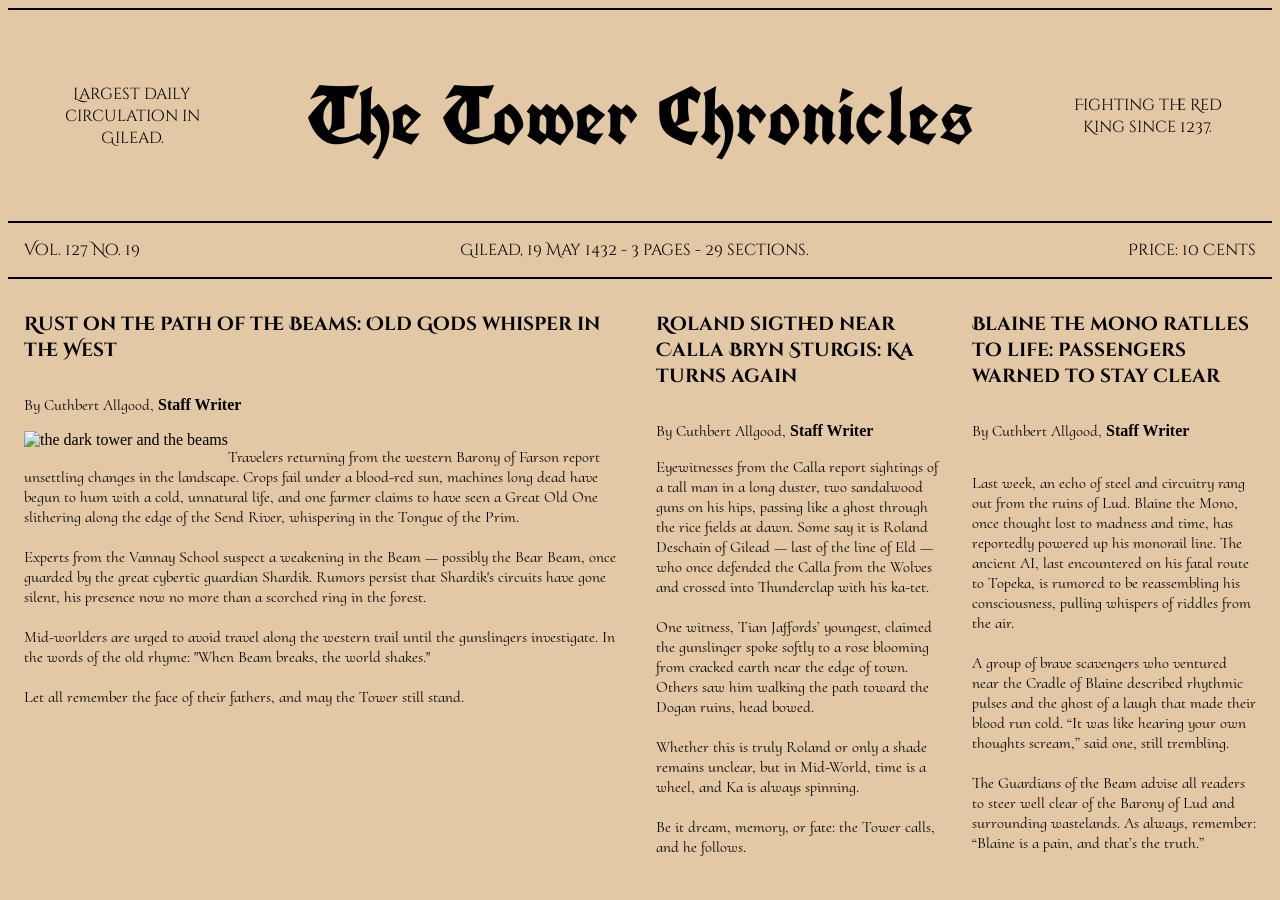
==== alternative-news.html @ 11e6e79e "added images" ====
<!DOCTYPE html>
<html lang="en">
    <head>
        <meta charset="utf-8">
        <title>Web Testing</title>
        <link rel="stylesheet" href="style.css">
        <link rel="preconnect" href="https://fonts.googleapis.com">
        <link rel="preconnect" href="https://fonts.gstatic.com" crossorigin>
        <link href="https://fonts.googleapis.com/css2?family=Cinzel+Decorative:wght@400;700;900&family=Saira:ital,wght@0,100..900;1,100..900&display=swap" rel="stylesheet">
        <link href="https://fonts.googleapis.com/css2?family=Cinzel+Decorative:wght@400;700;900&family=Saira:ital,wght@0,100..900;1,100..900&family=UnifrakturCook:wght@700&display=swap" rel="stylesheet">
        <link href="https://fonts.googleapis.com/css2?family=Cormorant+Upright:wght@300;400;500;600;700&display=swap" rel="stylesheet">
    </head>
    <body id="newsletter">
        <div id="news-headline" class="headline__wrapper">
            <div class="headline__side-block">
                <p class="headline__side-text">Largest daily circulation in Gilead.</p>
            </div>
            <div class="headline__title-block">
                <h1 id="headline__title-h1">The Tower Chronicles</h1>
            </div>
            <div class="headline__side-block">
                <p class="headline__side-text">Fighting the Red King since 1237.</p>
            </div>
        </div>
        <div class="details__wrapper">
            <div class="details__side-block">
                <p class="details__text">Vol. 127 No. 19</p>
            </div>
            <div class="details__main-block">
                <p class="details__text">Gilead, 19 May 1432 - 3 pages - 29 sections.</p>
            </div>
            <div class="details__side-block">
                <p class="details__text">Price: 10 Cents</p>
            </div>
        </div>
        <div class="articles__grid">
            <div class="article__block">
                <div class="article__headline-wrapper">
                    <h2 class="article__headline">Rust on the path of the Beams: Old Gods whisper in the West</h2>
                    <p class="articl__author">By Cuthbert Allgood, <strong>Staff Writer</strong></p>
                </div>
                <div class="article__body-wrapper">
                    <img scr="img/dark-tower-photo.png" alt="the dark tower and the beams" class="article__image" />
                    <p class="article__body">Travelers returning from the western Barony of Farson report unsettling changes in the landscape. Crops fail under a blood-red sun, machines long dead have begun to hum with a cold, unnatural life, and one farmer claims to have seen a Great Old One slithering along the edge of the Send River, whispering in the Tongue of the Prim.​<br/>​<br/>

                        Experts from the Vannay School suspect a weakening in the Beam — possibly the Bear Beam, once guarded by the great cybertic guardian Shardik. Rumors persist that Shardik's circuits have gone silent, his presence now no more than a scorched ring in the forest.​​<br/>​<br/>
                        
                        Mid-worlders are urged to avoid travel along the western trail until the gunslingers investigate. In the words of the old rhyme: "When Beam breaks, the world shakes."​​<br/>​<br/>
                        
                        Let all remember the face of their fathers, and may the Tower still stand.</p>
                </div>
            </div>
            <div class="article__block">
                <div class="article__headline-wrapper">
                    <h2 class="article__headline">Roland sigthed near Calla Bryn Sturgis: Ka turns again</h2>
                </div>
                <div class="article__body-wrapper">
                    <p class="articl__author">By Cuthbert Allgood, <strong>Staff Writer</strong></p>
                    <p class="article__body">Eyewitnesses from the Calla report sightings of a tall man in a long duster, two sandalwood guns on his hips, passing like a ghost through the rice fields at dawn. Some say it is Roland Deschain of Gilead — last of the line of Eld — who once defended the Calla from the Wolves and crossed into Thunderclap with his ka-tet.​​<br/>​<br/>

                        One witness, Tian Jaffords’ youngest, claimed the gunslinger spoke softly to a rose blooming from cracked earth near the edge of town. Others saw him walking the path toward the Dogan ruins, head bowed.​​<br/>​<br/>
                        
                        Whether this is truly Roland or only a shade remains unclear, but in Mid-World, time is a wheel, and Ka is always spinning.​​<br/>​<br/>
                        
                        Be it dream, memory, or fate: the Tower calls, and he follows.​
                        
                        </p>
                </div>
            </div>
            <div class="article__block">
                <div class="article__headline-wrapper">
                    <h2 class="article__headline">Blaine the mono ratlles to life: passengers warned to stay clear</h2>
                    <p class="articl__author">By Cuthbert Allgood, <strong>Staff Writer</strong></p>
                </div>
                <div class="article__body-wrapper">
                    <p class="article__body">Last week, an echo of steel and circuitry rang out from the ruins of Lud. Blaine the Mono, once thought lost to madness and time, has reportedly powered up his monorail line. The ancient AI, last encountered on his fatal route to Topeka, is rumored to be reassembling his consciousness, pulling whispers of riddles from the air.​<br/>​<br/>

                        A group of brave scavengers who ventured near the Cradle of Blaine described rhythmic pulses and the ghost of a laugh that made their blood run cold. “It was like hearing your own thoughts scream,” said one, still trembling.​<br/>​<br/>
                        
                        The Guardians of the Beam advise all readers to steer well clear of the Barony of Lud and surrounding wastelands. As always, remember: “Blaine is a pain, and that’s the truth.”</p>
                </div>
            </div>
        </div>
    </body>
    <footer>

    </footer>
</html>
---- style.css ----
:root{
    --space-xs: 1rem;
    --space-s: 2rem;

    --news-bg: #E2C8A5;
}

* {
    font-family: "Montserrat";
}

.page-heading__wrapper{
    display: flex;
    justify-content:center;
    padding: var(--space-s) 0;
}

.lede__wrapper{
    display: flex;
    flex-direction: column;
    justify-content:center;
    align-items: center;
    padding: var(--space-s) 0;
    gap: 1rem
}

.main-button{
    padding: 1rem 3rem;
    background-color: cornflowerblue;
    color: white;
    font-size: 1rem;
    font-weight: 500;
    border: 2px solid black;
    border-radius: 10px;
}

.main-button:hover{
    background-color: darkslateblue;
    cursor: pointer;
}

/* NEWSPAPER */
.headline__wrapper, .details__wrapper{
    display: flex;
    flex-direction: row;
    align-items: center;
    justify-content: space-between;
    padding: 0 var(--space-xs);
    border-bottom: 2px solid black;
}

.headline__side-text{
    text-align: center;
    
}

.headline__side-block{
    padding: 1rem;
    display:flex;
    justify-content: center;
    align-items: center;
    width: 15%;
}

.headline__side-block p{
    font-family: "Cinzel Decorative", serif;
}

.headline__title-block{
    display:flex;
    justify-content: center;
}
/*
#newsletter *{
    font-family: "Cinzel Decorative", serif;

    font-weight: 500;
}
*/

#headline__title-h1{
    font-size: 5rem;
    text-align: center;
    font-family: "UnifrakturCook", cursive;
}

#newsletter{
    background-color: var(--news-bg);
    border-top: 2px solid black;
    max-width: 1366px;
}

.details__wrapper p, .headline__side-block p{
    font-family: "Cinzel Decorative", serif;
}

/*ARTICLES*/

.articles__grid{
    display: grid;
    grid-template-columns: 2fr 1fr 1fr;
}

.article__headline{
    font-family: "Cinzel Decorative", serif;
}

.article__block{
    display:flex;
    flex-direction: column;
    padding: var(--space-xs);
}

.article__block p{
    font-family: "Cormorant Upright", serif;
}

.article__headline-wrapper{
    display:flex;
    flex-direction: column;
    column-gap: 0;
}

.article__headline-wrapper h2{
    font-size: 1.2rem;
}

.article__image{
    float: left;
}
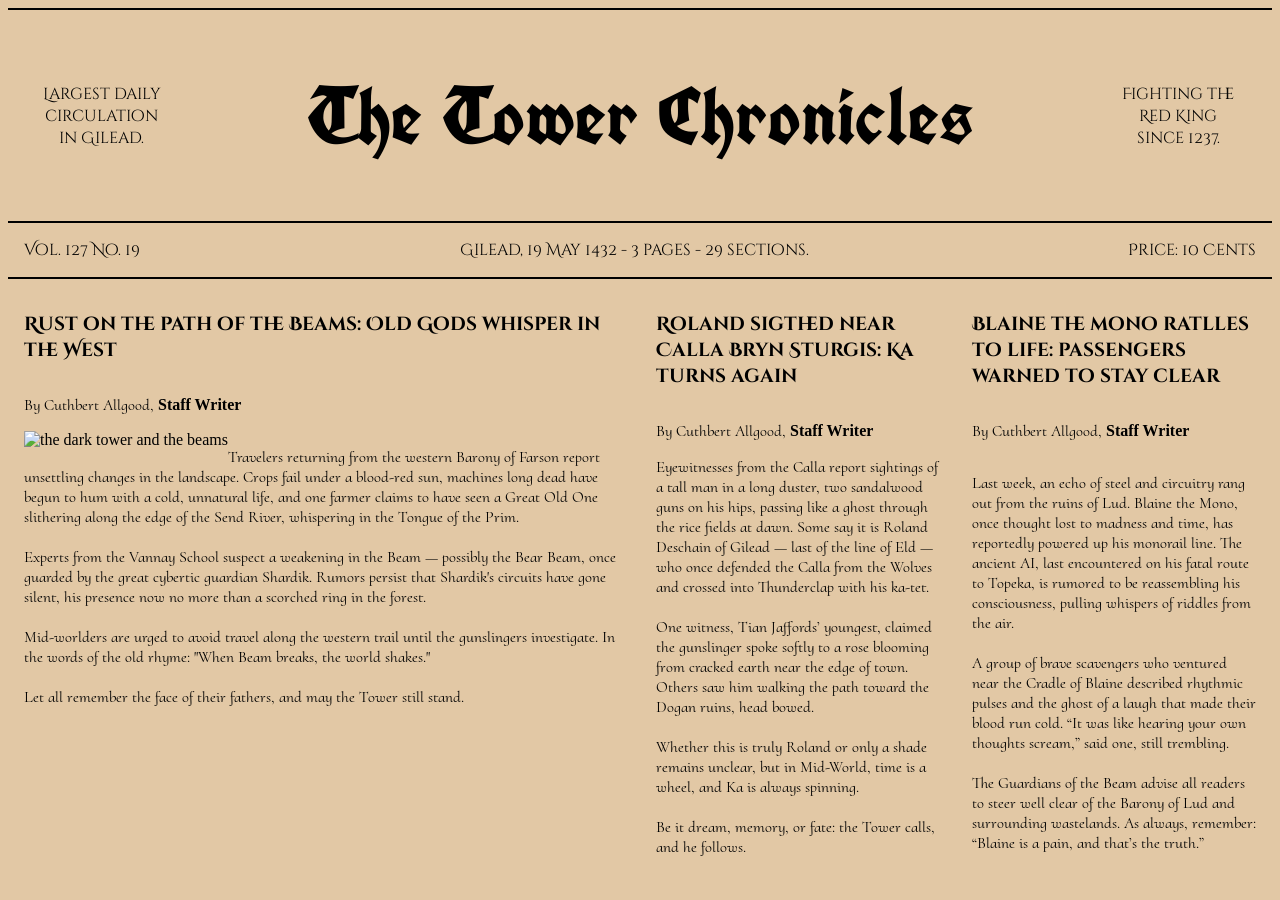
==== commit 82dcef0f: "added JS link to newspaper page" ====
--- a/alternative-news.html
+++ b/alternative-news.html
@@ -10,8 +10,9 @@
         <link href="https://fonts.googleapis.com/css2?family=Cinzel+Decorative:wght@400;700;900&family=Saira:ital,wght@0,100..900;1,100..900&family=UnifrakturCook:wght@700&display=swap" rel="stylesheet">
         <link href="https://fonts.googleapis.com/css2?family=Cormorant+Upright:wght@300;400;500;600;700&display=swap" rel="stylesheet">
     </head>
-    <body id="newsletter">
-        <div id="news-headline" class="headline__wrapper">
+    <body id="newspaper">
+        <div class="newspaper-page">
+            <div id="news-headline" class="headline__wrapper">
             <div class="headline__side-block">
                 <p class="headline__side-text">Largest daily circulation in Gilead.</p>
             </div>
@@ -21,8 +22,8 @@
             <div class="headline__side-block">
                 <p class="headline__side-text">Fighting the Red King since 1237.</p>
             </div>
-        </div>
-        <div class="details__wrapper">
+            </div>
+            <div class="details__wrapper">
             <div class="details__side-block">
                 <p class="details__text">Vol. 127 No. 19</p>
             </div>
@@ -32,8 +33,8 @@
             <div class="details__side-block">
                 <p class="details__text">Price: 10 Cents</p>
             </div>
-        </div>
-        <div class="articles__grid">
+            </div>
+            <div class="articles__grid">
             <div class="article__block">
                 <div class="article__headline-wrapper">
                     <h2 class="article__headline">Rust on the path of the Beams: Old Gods whisper in the West</h2>
@@ -80,9 +81,10 @@
                         The Guardians of the Beam advise all readers to steer well clear of the Barony of Lud and surrounding wastelands. As always, remember: “Blaine is a pain, and that’s the truth.”</p>
                 </div>
             </div>
+            </div>
         </div>
     </body>
     <footer>
-
+        <script src="main.js" charset="utf-8"></script>
     </footer>
 </html>
--- a/style.css
+++ b/style.css
@@ -56,11 +56,11 @@
 }
 
 .headline__side-block{
-    padding: 1rem;
+    padding: 0 1rem;
     display:flex;
     justify-content: center;
     align-items: center;
-    width: 15%;
+    width: 10%;
 }
 
 .headline__side-block p{
@@ -85,8 +85,16 @@
     font-family: "UnifrakturCook", cursive;
 }
 
-#newsletter{
+#newspaper{
     background-color: var(--news-bg);
+    max-width: 100%;
+    display: flex;
+    flex-direction: column;
+    justify-content: center;
+    align-items: center;
+}
+
+.newspaper-page{
     border-top: 2px solid black;
     max-width: 1366px;
 }
@@ -128,4 +136,25 @@
 
 .article__image{
     float: left;
-}+}
+
+.dawn {
+    background-color: #f7e1b5;
+    color: #5a3e1b;
+  }
+  
+  .midday {
+    background-color: #d9ecff;
+    color: #002244;
+  }
+  
+  .dusk {
+    background-color: #40334c;
+    color: #fcead7;
+  }
+  
+  .night {
+    background-color: #0b0c1e;
+    color: #ccccff;
+  }
+  
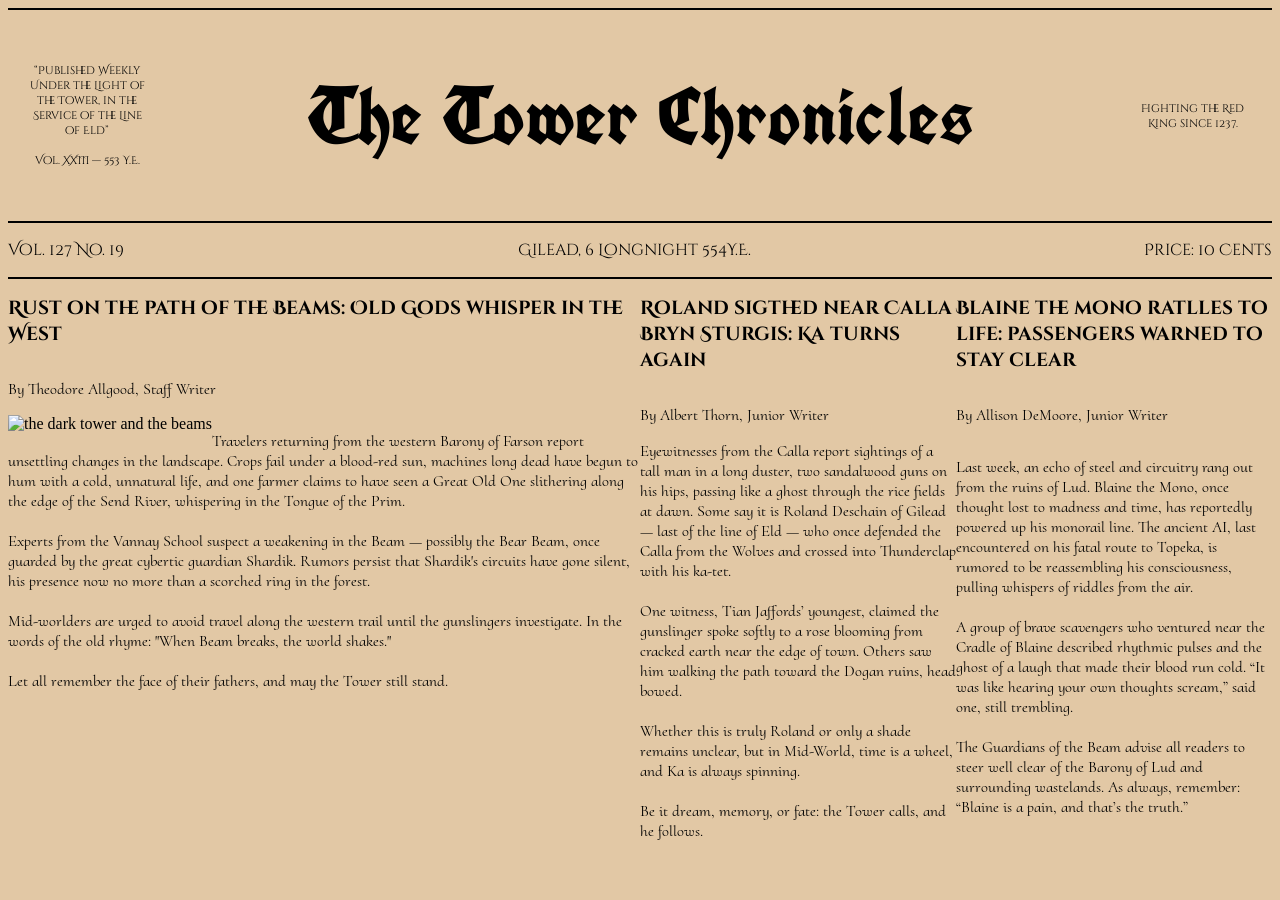
==== commit a22029b4: "added css fancy framework" ====
--- a/alternative-news.html
+++ b/alternative-news.html
@@ -3,7 +3,8 @@
     <head>
         <meta charset="utf-8">
         <title>Web Testing</title>
-        <link rel="stylesheet" href="style.css">
+        <link rel="stylesheet" href="css/framework.css">
+        <link rel="stylesheet" href="css/style.css">
         <link rel="preconnect" href="https://fonts.googleapis.com">
         <link rel="preconnect" href="https://fonts.gstatic.com" crossorigin>
         <link href="https://fonts.googleapis.com/css2?family=Cinzel+Decorative:wght@400;700;900&family=Saira:ital,wght@0,100..900;1,100..900&display=swap" rel="stylesheet">
@@ -14,7 +15,8 @@
         <div class="newspaper-page">
             <div id="news-headline" class="headline__wrapper">
             <div class="headline__side-block">
-                <p class="headline__side-text">Largest daily circulation in Gilead.</p>
+                <p class="headline__side-text">“Published Weekly Under the Light of the Tower, in the Service of the Line of Eld”<br/><br/>
+                    Vol. XXIII — 553 Y.E.</p>
             </div>
             <div class="headline__title-block">
                 <h1 id="headline__title-h1">The Tower Chronicles</h1>
@@ -28,7 +30,7 @@
                 <p class="details__text">Vol. 127 No. 19</p>
             </div>
             <div class="details__main-block">
-                <p class="details__text">Gilead, 19 May 1432 - 3 pages - 29 sections.</p>
+                <p id="date" class="details__text">Gilead, 19 May 1432 - 3 pages - 29 sections.</p>
             </div>
             <div class="details__side-block">
                 <p class="details__text">Price: 10 Cents</p>
@@ -38,7 +40,7 @@
             <div class="article__block">
                 <div class="article__headline-wrapper">
                     <h2 class="article__headline">Rust on the path of the Beams: Old Gods whisper in the West</h2>
-                    <p class="articl__author">By Cuthbert Allgood, <strong>Staff Writer</strong></p>
+                    <p class="articl__author">By Theodore Allgood, Staff Writer</p>
                 </div>
                 <div class="article__body-wrapper">
                     <img scr="img/dark-tower-photo.png" alt="the dark tower and the beams" class="article__image" />
@@ -56,7 +58,7 @@
                     <h2 class="article__headline">Roland sigthed near Calla Bryn Sturgis: Ka turns again</h2>
                 </div>
                 <div class="article__body-wrapper">
-                    <p class="articl__author">By Cuthbert Allgood, <strong>Staff Writer</strong></p>
+                    <p class="articl__author">By Albert Thorn, Junior Writer</p>
                     <p class="article__body">Eyewitnesses from the Calla report sightings of a tall man in a long duster, two sandalwood guns on his hips, passing like a ghost through the rice fields at dawn. Some say it is Roland Deschain of Gilead — last of the line of Eld — who once defended the Calla from the Wolves and crossed into Thunderclap with his ka-tet.​​<br/>​<br/>
 
                         One witness, Tian Jaffords’ youngest, claimed the gunslinger spoke softly to a rose blooming from cracked earth near the edge of town. Others saw him walking the path toward the Dogan ruins, head bowed.​​<br/>​<br/>
@@ -71,7 +73,7 @@
             <div class="article__block">
                 <div class="article__headline-wrapper">
                     <h2 class="article__headline">Blaine the mono ratlles to life: passengers warned to stay clear</h2>
-                    <p class="articl__author">By Cuthbert Allgood, <strong>Staff Writer</strong></p>
+                    <p class="articl__author">By Allison DeMoore, Junior Writer</p>
                 </div>
                 <div class="article__body-wrapper">
                     <p class="article__body">Last week, an echo of steel and circuitry rang out from the ruins of Lud. Blaine the Mono, once thought lost to madness and time, has reportedly powered up his monorail line. The ancient AI, last encountered on his fatal route to Topeka, is rumored to be reassembling his consciousness, pulling whispers of riddles from the air.​<br/>​<br/>
@@ -85,6 +87,6 @@
         </div>
     </body>
     <footer>
-        <script src="main.js" charset="utf-8"></script>
+        <script src="midWorldTime.js" charset="utf-8"></script>
     </footer>
 </html>
--- a/css/framework.css
+++ b/css/framework.css
@@ -0,0 +1,207 @@
+:root{
+  --space-xs : clamp(1.00rem, calc(1.00rem + 0.0020 * (100vw - 380px)), 1.20rem),
+  --space-xs : clamp(1.00rem, calc(1.00rem + 0.0020 * (100vw - 380px)), 1.20rem);
+  --space-s : clamp(1.40rem, calc(1.40rem + 0.0020 * (100vw - 380px)), 1.60rem),
+  --space-s : clamp(1.40rem, calc(1.40rem + 0.0020 * (100vw - 380px)), 1.60rem);
+  --space-m : clamp(1.80rem, calc(1.80rem + 0.0061 * (100vw - 380px)), 2.40rem),
+  --space-m : clamp(1.80rem, calc(1.80rem + 0.0061 * (100vw - 380px)), 2.40rem);
+  --space-l : clamp(2.80rem, calc(2.80rem + 0.0041 * (100vw - 380px)), 3.20rem),
+  --space-l : clamp(2.80rem, calc(2.80rem + 0.0041 * (100vw - 380px)), 3.20rem);
+  --space-xl : clamp(4.20rem, calc(4.20rem + 0.0061 * (100vw - 380px)), 4.80rem),
+  --space-xl : clamp(4.20rem, calc(4.20rem + 0.0061 * (100vw - 380px)), 4.80rem);
+  --space-xxl : clamp(5.80rem, calc(5.80rem + 0.0061 * (100vw - 380px)), 6.40rem),
+  --space-xxl : clamp(5.80rem, calc(5.80rem + 0.0061 * (100vw - 380px)), 6.40rem);
+  --space-section : clamp(10.00rem, calc(10.00rem + 0.0203 * (100vw - 380px)), 12.00rem),
+  --space-section : clamp(10.00rem, calc(10.00rem + 0.0203 * (100vw - 380px)), 12.00rem);
+  --logo-width : clamp(12.00rem, calc(12.00rem + 0.0811 * (100vw - 380px)), 20.00rem),
+  --logo-width : clamp(12.00rem, calc(12.00rem + 0.0811 * (100vw - 380px)), 20.00rem);
+  --h1 : clamp(4.50rem, calc(4.50rem + 0.0294 * (100vw - 380px)), 7.40rem);
+  --h1 : clamp(4.50rem, calc(4.50rem + 0.0294 * (100vw - 380px)), 7.40rem);
+  --h2 : clamp(4.00rem, calc(4.00rem + 0.0223 * (100vw - 380px)), 6.20rem);
+  --h3 : clamp(2.80rem, calc(2.80rem + 0.0061 * (100vw - 380px)), 3.40rem);
+  --h4 : clamp(2.60rem, calc(2.60rem + 0.0041 * (100vw - 380px)), 3.00rem);
+  --h5 : clamp(2.40rem, calc(2.40rem + 0.0041 * (100vw - 380px)), 2.80rem);
+  --h6 : clamp(2.20rem, calc(2.20rem + 0.0041 * (100vw - 380px)), 2.60rem);
+  --text-xs : clamp(1.00rem, calc(1.00rem + 0.0020 * (100vw - 380px)), 1.20rem);
+  --text-s : clamp(1.40rem, calc(1.40rem + 0.0020 * (100vw - 380px)), 1.60rem);
+  --text-m : clamp(1.60rem, calc(1.60rem + 0.0041 * (100vw - 380px)), 2.00rem);
+  --text-mm : clamp(2.00rem, calc(2.00rem + 0.0041 * (100vw - 380px)), 2.40rem);
+  --text-l : clamp(2.80rem, calc(2.80rem + 0.0041 * (100vw - 380px)), 3.20rem);
+  --text-xl : clamp(3.80rem, calc(3.80rem + 0.0081 * (100vw - 380px)), 4.60rem);
+  --text-xxl : clamp(4.50rem, calc(4.50rem + 0.0355 * (100vw - 380px)), 8.00rem);
+  --grid-gap : var(--space-xl) var(--space-l);
+  --grid-gap-s : var(--space-l) var(--space-m);
+  --card-gap : var(--space-m);
+  --content-gap : calc(var(--space-m) * 1.5);
+  --container-gap : var(--space-xxl);
+  --padding-section : var(--space-section) var(--space-m);
+  --offset : 80px;
+  --text-line-height : calc(10px + 2ex);
+  --heading-line-height : calc(7px + 2ex);
+  --text-font-weight : 400;
+  --heading-font-weight : 600;
+  --text-color : var(--base);
+  --heading-color : var(--base-ultra-dark);
+  --radius : 10px;
+  --radius-inside : calc(var(--radius) * 0.5);
+  --radius-outside : calc(var(--radius) * 1.4);
+  --radius-btn : .3em;
+  --radius-pill : 9999px;
+  --radius-circle : 50%;
+  --radius-s : 4px;
+  --radius-m : 8px;
+  --radius-l : 16px;
+  --radius-xl : 24px;
+  --border-color : var(--base-light);
+  --container-width : 1366px;
+  --container-min-width : 380px;
+  --max-width : 980px;
+  --max-width-m : 840px;
+  --max-width-s : 640px;
+  --min-height : 340px;
+  --min-height-section : 540px;
+  --news-bg: #E2C8A5;
+  --primary : #1e1e1e;
+  --primary-trans-10 : rgba(30, 30, 30, 0.1);
+  --primary-trans-20 : rgba(30, 30, 30, 0.2);
+  --primary-trans-30 : rgba(30, 30, 30, 0.3);
+  --primary-trans-40 : rgba(30, 30, 30, 0.4);
+  --primary-trans-50 : rgba(30, 30, 30, 0.5);
+  --primary-trans-60 : rgba(30, 30, 30, 0.6);
+  --primary-trans-70 : rgba(30, 30, 30, 0.7);
+  --primary-trans-80 : rgba(30, 30, 30, 0.8);
+  --primary-trans-90 : rgba(30, 30, 30, 0.9);
+  --primary-dark : #181818;
+  --primary-ultra-dark : #121212;
+  --primary-semi-dark : #1b1b1b;
+  --primary-medium : #565656;
+  --primary-semi-light : #838383;
+  --primary-light : #dddddd;
+  --primary-ultra-light : #f4f4f4;
+  --secondary : #3b3b3b;
+  --secondary-trans-10 : rgba(59, 59, 59, 0.1);
+  --secondary-trans-20 : rgba(59, 59, 59, 0.2);
+  --secondary-trans-30 : rgba(59, 59, 59, 0.3);
+  --secondary-trans-40 : rgba(59, 59, 59, 0.4);
+  --secondary-trans-50 : rgba(59, 59, 59, 0.5);
+  --secondary-trans-60 : rgba(59, 59, 59, 0.6);
+  --secondary-trans-70 : rgba(59, 59, 59, 0.7);
+  --secondary-trans-80 : rgba(59, 59, 59, 0.8);
+  --secondary-trans-90 : rgba(59, 59, 59, 0.9);
+  --secondary-ultra-dark : #232323;
+  --secondary-dark : #2f2f2f;
+  --secondary-semi-dark : #353535;
+  --secondary-medium : #6c6c6c;
+  --secondary-semi-light : #939393;
+  --secondary-light : #e2e2e2;
+  --secondary-ultra-light : #f5f5f5;
+  --tertiary : #907a4c;
+  --tertiary-trans-10 : rgba(144, 122, 76, 0.1);
+  --tertiary-trans-20 : rgba(144, 122, 76, 0.2);
+  --tertiary-trans-30 : rgba(144, 122, 76, 0.3);
+  --tertiary-trans-40 : rgba(144, 122, 76, 0.4);
+  --tertiary-trans-50 : rgba(144, 122, 76, 0.5);
+  --tertiary-trans-60 : rgba(144, 122, 76, 0.6);
+  --tertiary-trans-70 : rgba(144, 122, 76, 0.7);
+  --tertiary-trans-80 : rgba(144, 122, 76, 0.8);
+  --tertiary-trans-90 : rgba(144, 122, 76, 0.9);
+  --tertiary-ultra-dark : #56492e;
+  --tertiary-dark : #73623d;
+  --tertiary-semi-dark : #826e44;
+  --tertiary-medium : #ac9b79;
+  --tertiary-semi-light : #c2b69d;
+  --tertiary-light : #eeebe4;
+  --tertiary-ultra-light : #f9f8f6;
+  --accent : #8b4c39;
+  --accent-trans-10 : rgba(139, 76, 57, 0.1);
+  --accent-trans-20 : rgba(139, 76, 57, 0.2);
+  --accent-trans-30 : rgba(139, 76, 57, 0.3);
+  --accent-trans-40 : rgba(139, 76, 57, 0.4);
+  --accent-trans-50 : rgba(139, 76, 57, 0.5);
+  --accent-trans-60 : rgba(139, 76, 57, 0.6);
+  --accent-trans-70 : rgba(139, 76, 57, 0.7);
+  --accent-trans-80 : rgba(139, 76, 57, 0.8);
+  --accent-trans-90 : rgba(139, 76, 57, 0.9);
+  --accent-ultra-dark : #532e22;
+  --accent-dark : #6f3d2e;
+  --accent-semi-dark : #7d4433;
+  --accent-medium : #a8796b;
+  --accent-semi-light : #bf9d92;
+  --accent-light : #eee4e1;
+  --accent-ultra-light : #f9f6f5;
+  --base : #d8b66a;
+  --base-ultra-dark : #826d40;
+  --base-ultra-dark-trans-10 : rgba(130, 109, 64, 0.1);
+  --base-ultra-dark-trans-20 : rgba(130, 109, 64, 0.2);
+  --base-ultra-dark-trans-30 : rgba(130, 109, 64, 0.3);
+  --base-ultra-dark-trans-40 : rgba(130, 109, 64, 0.4);
+  --base-ultra-dark-trans-50 : rgba(130, 109, 64, 0.5);
+  --base-ultra-dark-trans-60 : rgba(130, 109, 64, 0.6);
+  --base-ultra-dark-trans-70 : rgba(130, 109, 64, 0.7);
+  --base-ultra-dark-trans-80 : rgba(130, 109, 64, 0.8);
+  --base-ultra-dark-trans-90 : rgba(130, 109, 64, 0.9);
+  --base-dark : #ad9255;
+  --base-semi-dark : #c2a45f;
+  --base-medium : #e2c88f;
+  --base-semi-light : #ead7ad;
+  --base-light : #f9f4e9;
+  --base-ultra-light : #fdfbf8;
+  --neutral : #4a586e;
+  --neutral-trans-10 : rgba(74, 88, 110, 0.1);
+  --neutral-trans-20 : rgba(74, 88, 110, 0.2);
+  --neutral-trans-30 : rgba(74, 88, 110, 0.3);
+  --neutral-trans-40 : rgba(74, 88, 110, 0.4);
+  --neutral-trans-50 : rgba(74, 88, 110, 0.5);
+  --neutral-trans-60 : rgba(74, 88, 110, 0.6);
+  --neutral-trans-70 : rgba(74, 88, 110, 0.7);
+  --neutral-trans-80 : rgba(74, 88, 110, 0.8);
+  --neutral-trans-90 : rgba(74, 88, 110, 0.9);
+  --neutral-ultra-dark : #5c697d;
+  --neutral-dark : #778292;
+  --neutral-light : #e4e6e9;
+  --neutral-ultra-light : #f6f7f8;
+  --white : #ffffff;
+  --white-trans-10 : rgba(255, 255, 255, 0.1);
+  --white-trans-20 : rgba(255, 255, 255, 0.2);
+  --white-trans-30 : rgba(255, 255, 255, 0.3);
+  --white-trans-40 : rgba(255, 255, 255, 0.4);
+  --white-trans-50 : rgba(255, 255, 255, 0.5);
+  --white-trans-60 : rgba(255, 255, 255, 0.6);
+  --white-trans-70 : rgba(255, 255, 255, 0.7);
+  --white-trans-80 : rgba(255, 255, 255, 0.8);
+  --white-trans-90 : rgba(255, 255, 255, 0.9);
+  --black : #000000;
+  --black-trans-10 : rgba(0, 0, 0, 0.1);
+  --black-trans-20 : rgba(0, 0, 0, 0.2);
+  --black-trans-30 : rgba(0, 0, 0, 0.3);
+  --black-trans-40 : rgba(0, 0, 0, 0.4);
+  --black-trans-50 : rgba(0, 0, 0, 0.5);
+  --black-trans-60 : rgba(0, 0, 0, 0.6);
+  --black-trans-70 : rgba(0, 0, 0, 0.7);
+  --black-trans-80 : rgba(0, 0, 0, 0.8);
+  --black-trans-90 : rgba(0, 0, 0, 0.9);
+  --grid-1 : repeat(1, minmax(0, 1fr));
+  --grid-2 : repeat(2, minmax(0, 1fr));
+  --grid-3 : repeat(3, minmax(0, 1fr));
+  --grid-4 : repeat(4, minmax(0, 1fr));
+  --grid-5 : repeat(5, minmax(0, 1fr));
+  --grid-6 : repeat(6, minmax(0, 1fr));
+  --grid-7 : repeat(7, minmax(0, 1fr));
+  --grid-8 : repeat(8, minmax(0, 1fr));
+  --grid-9 : repeat(9, minmax(0, 1fr));
+  --grid-10 : repeat(10, minmax(0, 1fr));
+  --grid-11 : repeat(11, minmax(0, 1fr));
+  --grid-12 : repeat(12, minmax(0, 1fr));
+  --grid-1-2 : minmax(0, 1fr) minmax(0, 2fr);
+  --grid-1-3 : minmax(0, 1fr) minmax(0, 3fr);
+  --grid-1-4 : minmax(0, 1fr) minmax(0, 4fr);
+  --grid-2-1 : minmax(0, 2fr) minmax(0, 1fr);
+  --grid-2-3 : minmax(0, 2fr) minmax(0, 3fr);
+  --grid-2-4 : minmax(0, 2fr) minmax(0, 4fr);
+  --grid-3-1 : minmax(0, 3fr) minmax(0, 1fr);
+  --grid-3-2 : minmax(0, 3fr) minmax(0, 2fr);
+  --grid-3-4 : minmax(0, 3fr) minmax(0, 4fr);
+  --grid-4-1 : minmax(0, 4fr) minmax(0, 1fr);
+  --grid-4-2 : minmax(0, 4fr) minmax(0, 2fr);
+  --grid-4-3 : minmax(0, 4fr) minmax(0, 3fr;
+}
--- a/css/style.css
+++ b/css/style.css
@@ -0,0 +1,153 @@
+
+* {
+    font-family: "Montserrat";
+}
+
+.page-heading__wrapper{
+    display: flex;
+    justify-content:center;
+    padding: var(--space-s) 0;
+}
+
+.lede__wrapper{
+    display: flex;
+    flex-direction: column;
+    justify-content:center;
+    align-items: center;
+    padding: var(--space-s) 0;
+    gap: 1rem
+}
+
+.main-button{
+    padding: 1rem 3rem;
+    background-color: cornflowerblue;
+    color: white;
+    font-size: 1rem;
+    font-weight: 500;
+    border: 2px solid black;
+    border-radius: 10px;
+}
+
+.main-button:hover{
+    background-color: darkslateblue;
+    cursor: pointer;
+}
+
+/* NEWSPAPER */
+.headline__wrapper, .details__wrapper{
+    display: flex;
+    flex-direction: row;
+    align-items: center;
+    justify-content: space-between;
+    padding: 0 var(--space-xs);
+    border-bottom: 2px solid black;
+}
+
+.headline__side-text{
+    text-align: center;
+    font-size: 0.7rem
+}
+
+.headline__side-block{
+    padding: 0 1rem;
+    display:flex;
+    justify-content: center;
+    align-items: center;
+    width: 10%;
+}
+
+.headline__side-block p{
+    font-family: "Cinzel Decorative", serif;
+}
+
+.headline__title-block{
+    display:flex;
+    justify-content: center;
+}
+/*
+#newsletter *{
+    font-family: "Cinzel Decorative", serif;
+
+    font-weight: 500;
+}
+*/
+
+#headline__title-h1{
+    font-size: 5rem;
+    text-align: center;
+    font-family: "UnifrakturCook", cursive;
+}
+
+#newspaper{
+    background-color: var(--news-bg);
+    max-width: 100%;
+    display: flex;
+    flex-direction: column;
+    justify-content: center;
+    align-items: center;
+}
+
+.newspaper-page{
+    border-top: 2px solid black;
+    max-width: 1366px;
+}
+
+.details__wrapper p, .headline__side-block p{
+    font-family: "Cinzel Decorative", serif;
+}
+
+/*ARTICLES*/
+
+.articles__grid{
+    display: grid;
+    grid-template-columns: 2fr 1fr 1fr;
+}
+
+.article__headline{
+    font-family: "Cinzel Decorative", serif;
+}
+
+.article__block{
+    display:flex;
+    flex-direction: column;
+    padding: var(--space-xs);
+}
+
+.article__block p{
+    font-family: "Cormorant Upright", serif;
+}
+
+.article__headline-wrapper{
+    display:flex;
+    flex-direction: column;
+    column-gap: 0;
+}
+
+.article__headline-wrapper h2{
+    font-size: 1.2rem;
+}
+
+.article__image{
+    float: left;
+}
+
+.dawn {
+    background-color: #f7e1b5;
+    color: #5a3e1b;
+  }
+  
+  .midday {
+    background-color: #d9ecff;
+    color: #002244;
+  }
+  
+  .dusk {
+    background-color: #40334c;
+    color: #fcead7;
+  }
+  
+  .night {
+    background-color: #0b0c1e;
+    color: #ccccff;
+  }
+  
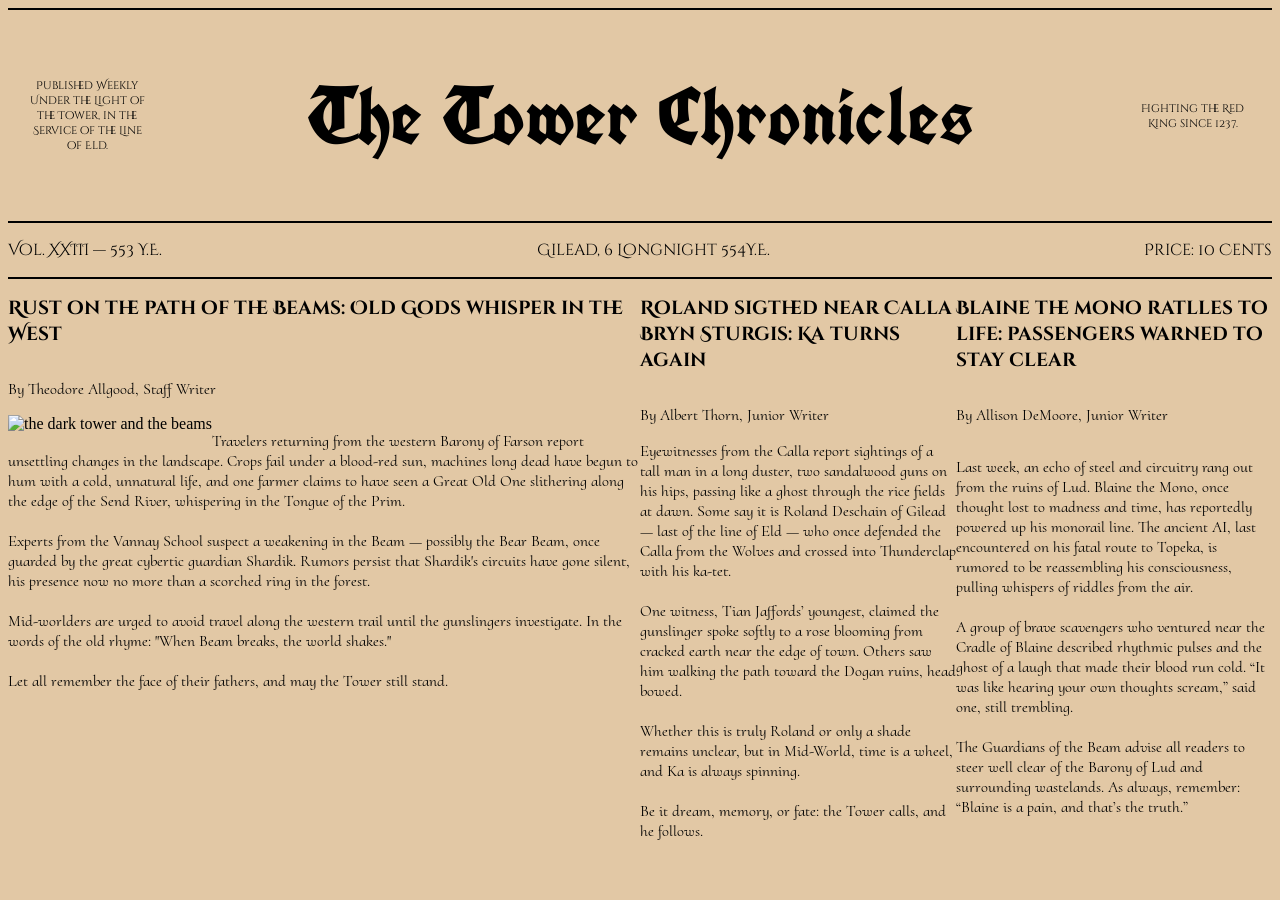
==== commit 637af1d7: "added favicon" ====
--- a/alternative-news.html
+++ b/alternative-news.html
@@ -15,8 +15,8 @@
         <div class="newspaper-page">
             <div id="news-headline" class="headline__wrapper">
             <div class="headline__side-block">
-                <p class="headline__side-text">“Published Weekly Under the Light of the Tower, in the Service of the Line of Eld”<br/><br/>
-                    Vol. XXIII — 553 Y.E.</p>
+                <p class="headline__side-text">Published Weekly Under the Light of the Tower, in the Service of the Line of Eld.
+                    </p>
             </div>
             <div class="headline__title-block">
                 <h1 id="headline__title-h1">The Tower Chronicles</h1>
@@ -27,7 +27,7 @@
             </div>
             <div class="details__wrapper">
             <div class="details__side-block">
-                <p class="details__text">Vol. 127 No. 19</p>
+                <p class="details__text">Vol. XXIII — 553 Y.E.</p>
             </div>
             <div class="details__main-block">
                 <p id="date" class="details__text">Gilead, 19 May 1432 - 3 pages - 29 sections.</p>
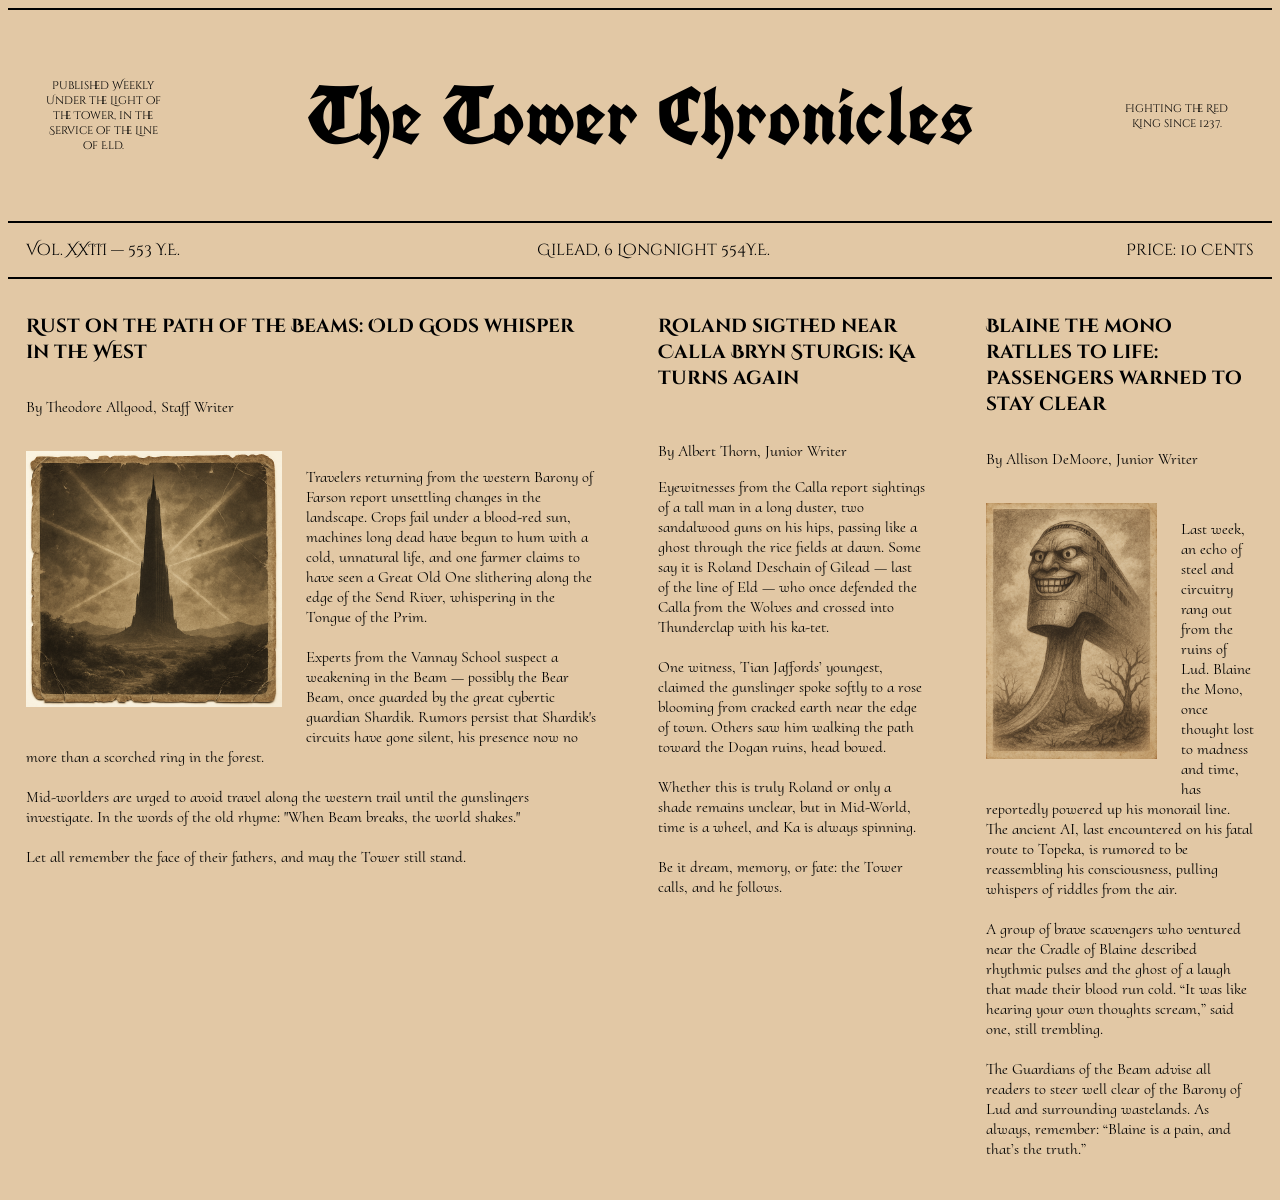
==== commit 65b763ce: "added blaine's image" ====
--- a/alternative-news.html
+++ b/alternative-news.html
@@ -43,7 +43,7 @@
                     <p class="articl__author">By Theodore Allgood, Staff Writer</p>
                 </div>
                 <div class="article__body-wrapper">
-                    <img scr="img/dark-tower-photo.png" alt="the dark tower and the beams" class="article__image" />
+                    <img src="img/dark-tower-photo.png" alt="the dark tower and the beams" class="article__image" />
                     <p class="article__body">Travelers returning from the western Barony of Farson report unsettling changes in the landscape. Crops fail under a blood-red sun, machines long dead have begun to hum with a cold, unnatural life, and one farmer claims to have seen a Great Old One slithering along the edge of the Send River, whispering in the Tongue of the Prim.​<br/>​<br/>
 
                         Experts from the Vannay School suspect a weakening in the Beam — possibly the Bear Beam, once guarded by the great cybertic guardian Shardik. Rumors persist that Shardik's circuits have gone silent, his presence now no more than a scorched ring in the forest.​​<br/>​<br/>
@@ -76,6 +76,7 @@
                     <p class="articl__author">By Allison DeMoore, Junior Writer</p>
                 </div>
                 <div class="article__body-wrapper">
+                    <img src="img/Blaine.png" alt="Blaine the mono" class="article__image" />
                     <p class="article__body">Last week, an echo of steel and circuitry rang out from the ruins of Lud. Blaine the Mono, once thought lost to madness and time, has reportedly powered up his monorail line. The ancient AI, last encountered on his fatal route to Topeka, is rumored to be reassembling his consciousness, pulling whispers of riddles from the air.​<br/>​<br/>
 
                         A group of brave scavengers who ventured near the Cradle of Blaine described rhythmic pulses and the ghost of a laugh that made their blood run cold. “It was like hearing your own thoughts scream,” said one, still trembling.​<br/>​<br/>
--- a/css/framework.css
+++ b/css/framework.css
@@ -1,19 +1,19 @@
 :root{
-  --space-xs : clamp(1.00rem, calc(1.00rem + 0.0020 * (100vw - 380px)), 1.20rem),
   --space-xs : clamp(1.00rem, calc(1.00rem + 0.0020 * (100vw - 380px)), 1.20rem);
-  --space-s : clamp(1.40rem, calc(1.40rem + 0.0020 * (100vw - 380px)), 1.60rem),
+  --space-xs : clamp(1.00rem, calc(1.00rem + 0.0020 * (100vw - 380px)), 1.20rem);
   --space-s : clamp(1.40rem, calc(1.40rem + 0.0020 * (100vw - 380px)), 1.60rem);
-  --space-m : clamp(1.80rem, calc(1.80rem + 0.0061 * (100vw - 380px)), 2.40rem),
+  --space-s : clamp(1.40rem, calc(1.40rem + 0.0020 * (100vw - 380px)), 1.60rem);
   --space-m : clamp(1.80rem, calc(1.80rem + 0.0061 * (100vw - 380px)), 2.40rem);
-  --space-l : clamp(2.80rem, calc(2.80rem + 0.0041 * (100vw - 380px)), 3.20rem),
+  --space-m : clamp(1.80rem, calc(1.80rem + 0.0061 * (100vw - 380px)), 2.40rem);
   --space-l : clamp(2.80rem, calc(2.80rem + 0.0041 * (100vw - 380px)), 3.20rem);
-  --space-xl : clamp(4.20rem, calc(4.20rem + 0.0061 * (100vw - 380px)), 4.80rem),
+  --space-l : clamp(2.80rem, calc(2.80rem + 0.0041 * (100vw - 380px)), 3.20rem);
   --space-xl : clamp(4.20rem, calc(4.20rem + 0.0061 * (100vw - 380px)), 4.80rem);
-  --space-xxl : clamp(5.80rem, calc(5.80rem + 0.0061 * (100vw - 380px)), 6.40rem),
+  --space-xl : clamp(4.20rem, calc(4.20rem + 0.0061 * (100vw - 380px)), 4.80rem);
   --space-xxl : clamp(5.80rem, calc(5.80rem + 0.0061 * (100vw - 380px)), 6.40rem);
-  --space-section : clamp(10.00rem, calc(10.00rem + 0.0203 * (100vw - 380px)), 12.00rem),
+  --space-xxl : clamp(5.80rem, calc(5.80rem + 0.0061 * (100vw - 380px)), 6.40rem);
   --space-section : clamp(10.00rem, calc(10.00rem + 0.0203 * (100vw - 380px)), 12.00rem);
-  --logo-width : clamp(12.00rem, calc(12.00rem + 0.0811 * (100vw - 380px)), 20.00rem),
+  --space-section : clamp(10.00rem, calc(10.00rem + 0.0203 * (100vw - 380px)), 12.00rem);
+  --logo-width : clamp(12.00rem, calc(12.00rem + 0.0811 * (100vw - 380px)), 20.00rem);
   --logo-width : clamp(12.00rem, calc(12.00rem + 0.0811 * (100vw - 380px)), 20.00rem);
   --h1 : clamp(4.50rem, calc(4.50rem + 0.0294 * (100vw - 380px)), 7.40rem);
   --h1 : clamp(4.50rem, calc(4.50rem + 0.0294 * (100vw - 380px)), 7.40rem);
@@ -203,5 +203,5 @@
   --grid-3-4 : minmax(0, 3fr) minmax(0, 4fr);
   --grid-4-1 : minmax(0, 4fr) minmax(0, 1fr);
   --grid-4-2 : minmax(0, 4fr) minmax(0, 2fr);
-  --grid-4-3 : minmax(0, 4fr) minmax(0, 3fr;
+  --grid-4-3 : minmax(0, 4fr) minmax(0, 3fr);
 }
--- a/css/style.css
+++ b/css/style.css
@@ -101,6 +101,7 @@
 .articles__grid{
     display: grid;
     grid-template-columns: 2fr 1fr 1fr;
+    gap: var(--space-s);
 }
 
 .article__headline{
@@ -127,8 +128,15 @@
     font-size: 1.2rem;
 }
 
+.article__body-wrapper{
+    padding-top: var(--space-xs);
+}
+
 .article__image{
     float: left;
+    height:256px;
+    margin-right: var(--space-s);
+    margin-bottom: var(--space-s);
 }
 
 .dawn {
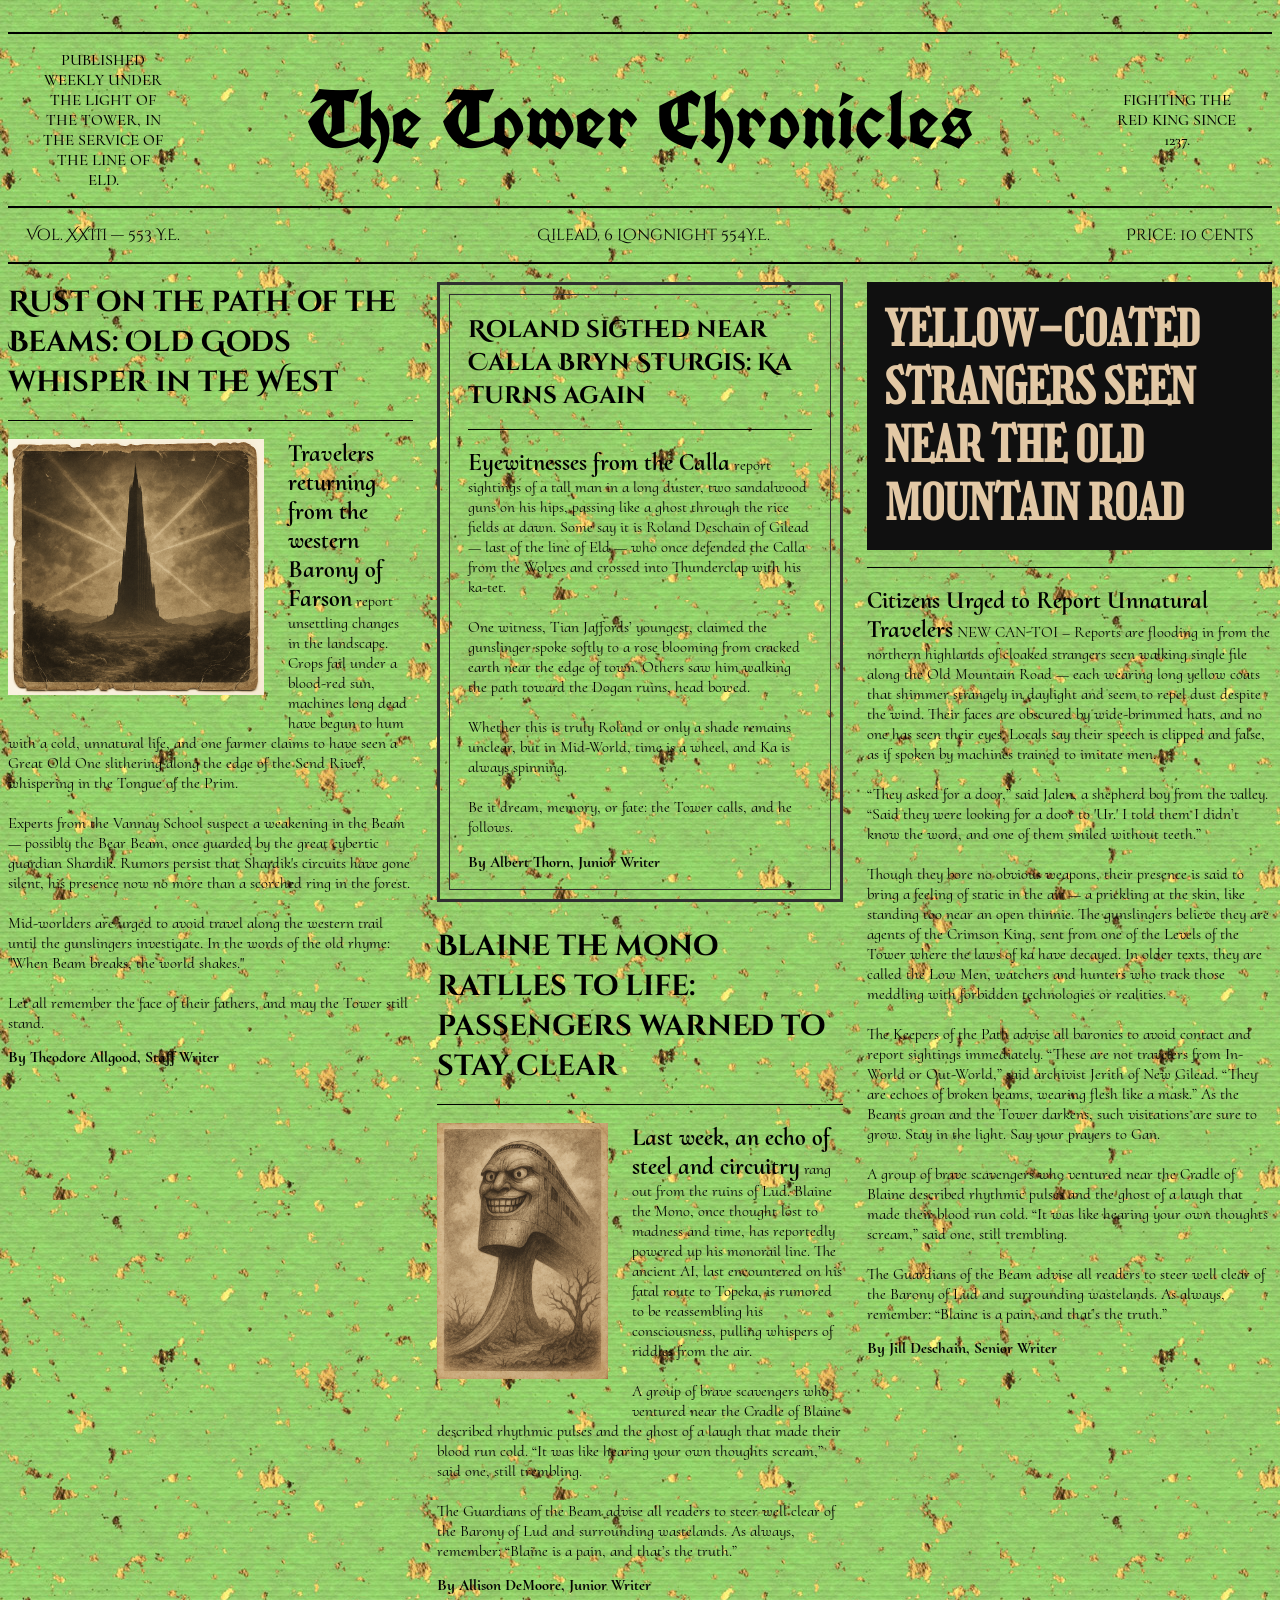
==== commit c95dc45e: "added bg texture" ====
--- a/alternative-news.html
+++ b/alternative-news.html
@@ -10,6 +10,7 @@
         <link href="https://fonts.googleapis.com/css2?family=Cinzel+Decorative:wght@400;700;900&family=Saira:ital,wght@0,100..900;1,100..900&display=swap" rel="stylesheet">
         <link href="https://fonts.googleapis.com/css2?family=Cinzel+Decorative:wght@400;700;900&family=Saira:ital,wght@0,100..900;1,100..900&family=UnifrakturCook:wght@700&display=swap" rel="stylesheet">
         <link href="https://fonts.googleapis.com/css2?family=Cormorant+Upright:wght@300;400;500;600;700&display=swap" rel="stylesheet">
+        <link href="https://fonts.googleapis.com/css2?family=Girassol&display=swap" rel="stylesheet">
     </head>
     <body id="newspaper">
         <div class="newspaper-page">
@@ -39,49 +40,75 @@
             <div class="articles__grid">
             <div class="article__block">
                 <div class="article__headline-wrapper">
-                    <h2 class="article__headline">Rust on the path of the Beams: Old Gods whisper in the West</h2>
-                    <p class="articl__author">By Theodore Allgood, Staff Writer</p>
+                    <h2 class="article__headline big_headline">Rust on the path of the Beams: Old Gods whisper in the West</h2>
                 </div>
                 <div class="article__body-wrapper">
                     <img src="img/dark-tower-photo.png" alt="the dark tower and the beams" class="article__image" />
-                    <p class="article__body">Travelers returning from the western Barony of Farson report unsettling changes in the landscape. Crops fail under a blood-red sun, machines long dead have begun to hum with a cold, unnatural life, and one farmer claims to have seen a Great Old One slithering along the edge of the Send River, whispering in the Tongue of the Prim.​<br/>​<br/>
+                    <p class="article__body"><span>Travelers returning from the western Barony of Farson</span> report unsettling changes in the landscape. Crops fail under a blood-red sun, machines long dead have begun to hum with a cold, unnatural life, and one farmer claims to have seen a Great Old One slithering along the edge of the Send River, whispering in the Tongue of the Prim.​<br/>​<br/>
 
                         Experts from the Vannay School suspect a weakening in the Beam — possibly the Bear Beam, once guarded by the great cybertic guardian Shardik. Rumors persist that Shardik's circuits have gone silent, his presence now no more than a scorched ring in the forest.​​<br/>​<br/>
                         
                         Mid-worlders are urged to avoid travel along the western trail until the gunslingers investigate. In the words of the old rhyme: "When Beam breaks, the world shakes."​​<br/>​<br/>
                         
                         Let all remember the face of their fathers, and may the Tower still stand.</p>
+                    <p class="article__author">By Theodore Allgood, Staff Writer</p>
+                    </div>
+            </div>
+            <div class="article__block bordered-article">
+                <div class="inner-border">
+                    <div class="article__headline-wrapper">
+                        <h2 class="article__headline">Roland sigthed near Calla Bryn Sturgis: Ka turns again</h2>
+                    </div>
+                    <div class="article__body-wrapper">
+                        <p class="article__body"><span>Eyewitnesses from the Calla</span> report sightings of a tall man in a long duster, two sandalwood guns on his hips, passing like a ghost through the rice fields at dawn. Some say it is Roland Deschain of Gilead — last of the line of Eld — who once defended the Calla from the Wolves and crossed into Thunderclap with his ka-tet.​​<br/>​<br/>
+
+                            One witness, Tian Jaffords’ youngest, claimed the gunslinger spoke softly to a rose blooming from cracked earth near the edge of town. Others saw him walking the path toward the Dogan ruins, head bowed.​​<br/>​<br/>
+                            
+                            Whether this is truly Roland or only a shade remains unclear, but in Mid-World, time is a wheel, and Ka is always spinning.​​<br/>​<br/>
+                            
+                            Be it dream, memory, or fate: the Tower calls, and he follows.​
+                        </p>
+                        <p class="article__author">By Albert Thorn, Junior Writer</p>
+                    </div>
                 </div>
             </div>
             <div class="article__block">
                 <div class="article__headline-wrapper">
-                    <h2 class="article__headline">Roland sigthed near Calla Bryn Sturgis: Ka turns again</h2>
+                    <h2 class="article__headline big_headline">Blaine the mono ratlles to life: passengers warned to stay clear</h2>
                 </div>
                 <div class="article__body-wrapper">
-                    <p class="articl__author">By Albert Thorn, Junior Writer</p>
-                    <p class="article__body">Eyewitnesses from the Calla report sightings of a tall man in a long duster, two sandalwood guns on his hips, passing like a ghost through the rice fields at dawn. Some say it is Roland Deschain of Gilead — last of the line of Eld — who once defended the Calla from the Wolves and crossed into Thunderclap with his ka-tet.​​<br/>​<br/>
+                    <img src="img/Blaine.png" alt="Blaine the mono" class="article__image" />
+                    <p class="article__body"><span>Last week, an echo of steel and circuitry</span> rang out from the ruins of Lud. Blaine the Mono, once thought lost to madness and time, has reportedly powered up his monorail line. The ancient AI, last encountered on his fatal route to Topeka, is rumored to be reassembling his consciousness, pulling whispers of riddles from the air.​<br/>​<br/>
 
-                        One witness, Tian Jaffords’ youngest, claimed the gunslinger spoke softly to a rose blooming from cracked earth near the edge of town. Others saw him walking the path toward the Dogan ruins, head bowed.​​<br/>​<br/>
+                        A group of brave scavengers who ventured near the Cradle of Blaine described rhythmic pulses and the ghost of a laugh that made their blood run cold. “It was like hearing your own thoughts scream,” said one, still trembling.​<br/>​<br/>
                         
-                        Whether this is truly Roland or only a shade remains unclear, but in Mid-World, time is a wheel, and Ka is always spinning.​​<br/>​<br/>
-                        
-                        Be it dream, memory, or fate: the Tower calls, and he follows.​
-                        
-                        </p>
+                        The Guardians of the Beam advise all readers to steer well clear of the Barony of Lud and surrounding wastelands. As always, remember: “Blaine is a pain, and that’s the truth.”</p>
+                    <p class="article__author">By Allison DeMoore, Junior Writer</p>
                 </div>
             </div>
             <div class="article__block">
                 <div class="article__headline-wrapper">
-                    <h2 class="article__headline">Blaine the mono ratlles to life: passengers warned to stay clear</h2>
-                    <p class="articl__author">By Allison DeMoore, Junior Writer</p>
+                    <h2 class="article__headline big_headline important-headline">YELLOW-COATED STRANGERS SEEN NEAR THE OLD MOUNTAIN ROAD</h2>
                 </div>
                 <div class="article__body-wrapper">
-                    <img src="img/Blaine.png" alt="Blaine the mono" class="article__image" />
-                    <p class="article__body">Last week, an echo of steel and circuitry rang out from the ruins of Lud. Blaine the Mono, once thought lost to madness and time, has reportedly powered up his monorail line. The ancient AI, last encountered on his fatal route to Topeka, is rumored to be reassembling his consciousness, pulling whispers of riddles from the air.​<br/>​<br/>
+                    <p class="article__body"><span>Citizens Urged to Report Unnatural Travelers</span>
+
+                        NEW CAN-TOI – Reports are flooding in from the northern highlands of cloaked strangers seen walking single file along the Old Mountain Road — each wearing long yellow coats that shimmer strangely in daylight and seem to repel dust despite the wind. Their faces are obscured by wide-brimmed hats, and no one has seen their eyes. Locals say their speech is clipped and false, as if spoken by machines trained to imitate men.​<br/>​<br/>
+                        
+                        “They asked for a door,” said Jalen, a shepherd boy from the valley. “Said they were looking for a door to 'Ur.' I told them I didn’t know the word, and one of them smiled without teeth.”​<br/>​<br/>
+                        
+                        Though they bore no obvious weapons, their presence is said to bring a feeling of static in the air — a prickling at the skin, like standing too near an open thinnie.
+                        
+                        The gunslingers believe they are agents of the Crimson King, sent from one of the Levels of the Tower where the laws of ka have decayed. In older texts, they are called the Low Men, watchers and hunters who track those meddling with forbidden technologies or realities.​<br/>​<br/>
+                        
+                        The Keepers of the Path advise all baronies to avoid contact and report sightings immediately. “These are not travelers from In-World or Out-World,” said archivist Jerith of New Gilead. “They are echoes of broken beams, wearing flesh like a mask.”
+                        
+                        As the Beams groan and the Tower darkens, such visitations are sure to grow. Stay in the light. Say your prayers to Gan.​<br/>​<br/>
 
                         A group of brave scavengers who ventured near the Cradle of Blaine described rhythmic pulses and the ghost of a laugh that made their blood run cold. “It was like hearing your own thoughts scream,” said one, still trembling.​<br/>​<br/>
                         
                         The Guardians of the Beam advise all readers to steer well clear of the Barony of Lud and surrounding wastelands. As always, remember: “Blaine is a pain, and that’s the truth.”</p>
+                    <p class="article__author">By Jill Deschain, Senior Writer</p>
                 </div>
             </div>
             </div>
--- a/css/framework.css
+++ b/css/framework.css
@@ -1,5 +1,5 @@
 :root{
-  --space-xs : clamp(1.00rem, calc(1.00rem + 0.0020 * (100vw - 380px)), 1.20rem);
+  --space-xxs : clamp(1.00rem, calc(1.00rem + 0.0020 * (100vw - 380px)), 1.20rem);
   --space-xs : clamp(1.00rem, calc(1.00rem + 0.0020 * (100vw - 380px)), 1.20rem);
   --space-s : clamp(1.40rem, calc(1.40rem + 0.0020 * (100vw - 380px)), 1.60rem);
   --space-s : clamp(1.40rem, calc(1.40rem + 0.0020 * (100vw - 380px)), 1.60rem);
--- a/css/style.css
+++ b/css/style.css
@@ -1,6 +1,10 @@
 
 * {
     font-family: "Montserrat";
+}
+
+h1{
+    margin:0;
 }
 
 .page-heading__wrapper{
@@ -45,7 +49,10 @@
 
 .headline__side-text{
     text-align: center;
-    font-size: 0.7rem
+    font-family: "Cormorant Upright", serif;
+    font-size: var(--text-xxs);
+    font-weight: 500;
+    text-transform: uppercase;
 }
 
 .headline__side-block{
@@ -56,9 +63,6 @@
     width: 10%;
 }
 
-.headline__side-block p{
-    font-family: "Cinzel Decorative", serif;
-}
 
 .headline__title-block{
     display:flex;
@@ -80,11 +84,16 @@
 
 #newspaper{
     background-color: var(--news-bg);
+    background-image: url("/img/paperTest.jpg");
+    background-repeat: repeat;
+    background-size: auto; /* or specify exact size if needed */
+    background-position: top left;
     max-width: 100%;
     display: flex;
     flex-direction: column;
     justify-content: center;
     align-items: center;
+    padding-top:var(--space-s);
 }
 
 .newspaper-page{
@@ -92,26 +101,43 @@
     max-width: 1366px;
 }
 
-.details__wrapper p, .headline__side-block p{
+.details__wrapper p{
     font-family: "Cinzel Decorative", serif;
 }
 
 /*ARTICLES*/
 
-.articles__grid{
-    display: grid;
-    grid-template-columns: 2fr 1fr 1fr;
-    gap: var(--space-s);
-}
+.articles__grid {
+    column-count: 3;
+    column-gap: var(--space-s);
+    padding-block: var(--space-xs);
+  }
+  
+  .articles__grid > * {
+    break-inside: avoid;
+    margin-bottom: var(--space-s);
+  }
 
 .article__headline{
     font-family: "Cinzel Decorative", serif;
 }
 
-.article__block{
-    display:flex;
-    flex-direction: column;
-    padding: var(--space-xs);
+.article__block not:bordered-article{
+    display:flex;
+    flex-direction: column;
+    padding: 0var(--space-xs);
+}
+
+.article__block.bordered-article{
+    display:flex;
+    flex-direction: column;
+    padding: calc(var(--space-xxs)*0.5);
+    border: 3px solid #303030;
+}
+
+.inner-border{
+    padding: var(--space-xxs);
+    border: 1px solid #303030;
 }
 
 .article__block p{
@@ -122,15 +148,48 @@
     display:flex;
     flex-direction: column;
     column-gap: 0;
+    padding-bottom: var(--space-xs);
 }
 
 .article__headline-wrapper h2{
-    font-size: 1.2rem;
+    font-size: var(--text-s);
+    margin:0!important;
+}
+
+.big_headline{
+    font-size: var(--text-m)!important;
+}
+
+.important-headline{
+    padding: var(--space-xs);
+    background-color: #101010;
+    color: var(--news-bg);
+    font-size: var(--text-l)!important;
+    font-family: "Girassol", serif;
 }
 
 .article__body-wrapper{
     padding-top: var(--space-xs);
-}
+    border-top: 1px solid black;
+}
+
+.article__body-wrapper span{
+    font-family: "Cormorant Upright", serif;
+    font-size: var(--text-s);
+    font-weight: 700;
+    
+}
+
+.article__body{
+    margin:0!important;
+}
+
+.article__author{
+    margin:0!important;
+    padding-top:calc(var(--space-xs)*0.8);
+    font-weight: 700;
+}
+
 
 .article__image{
     float: left;
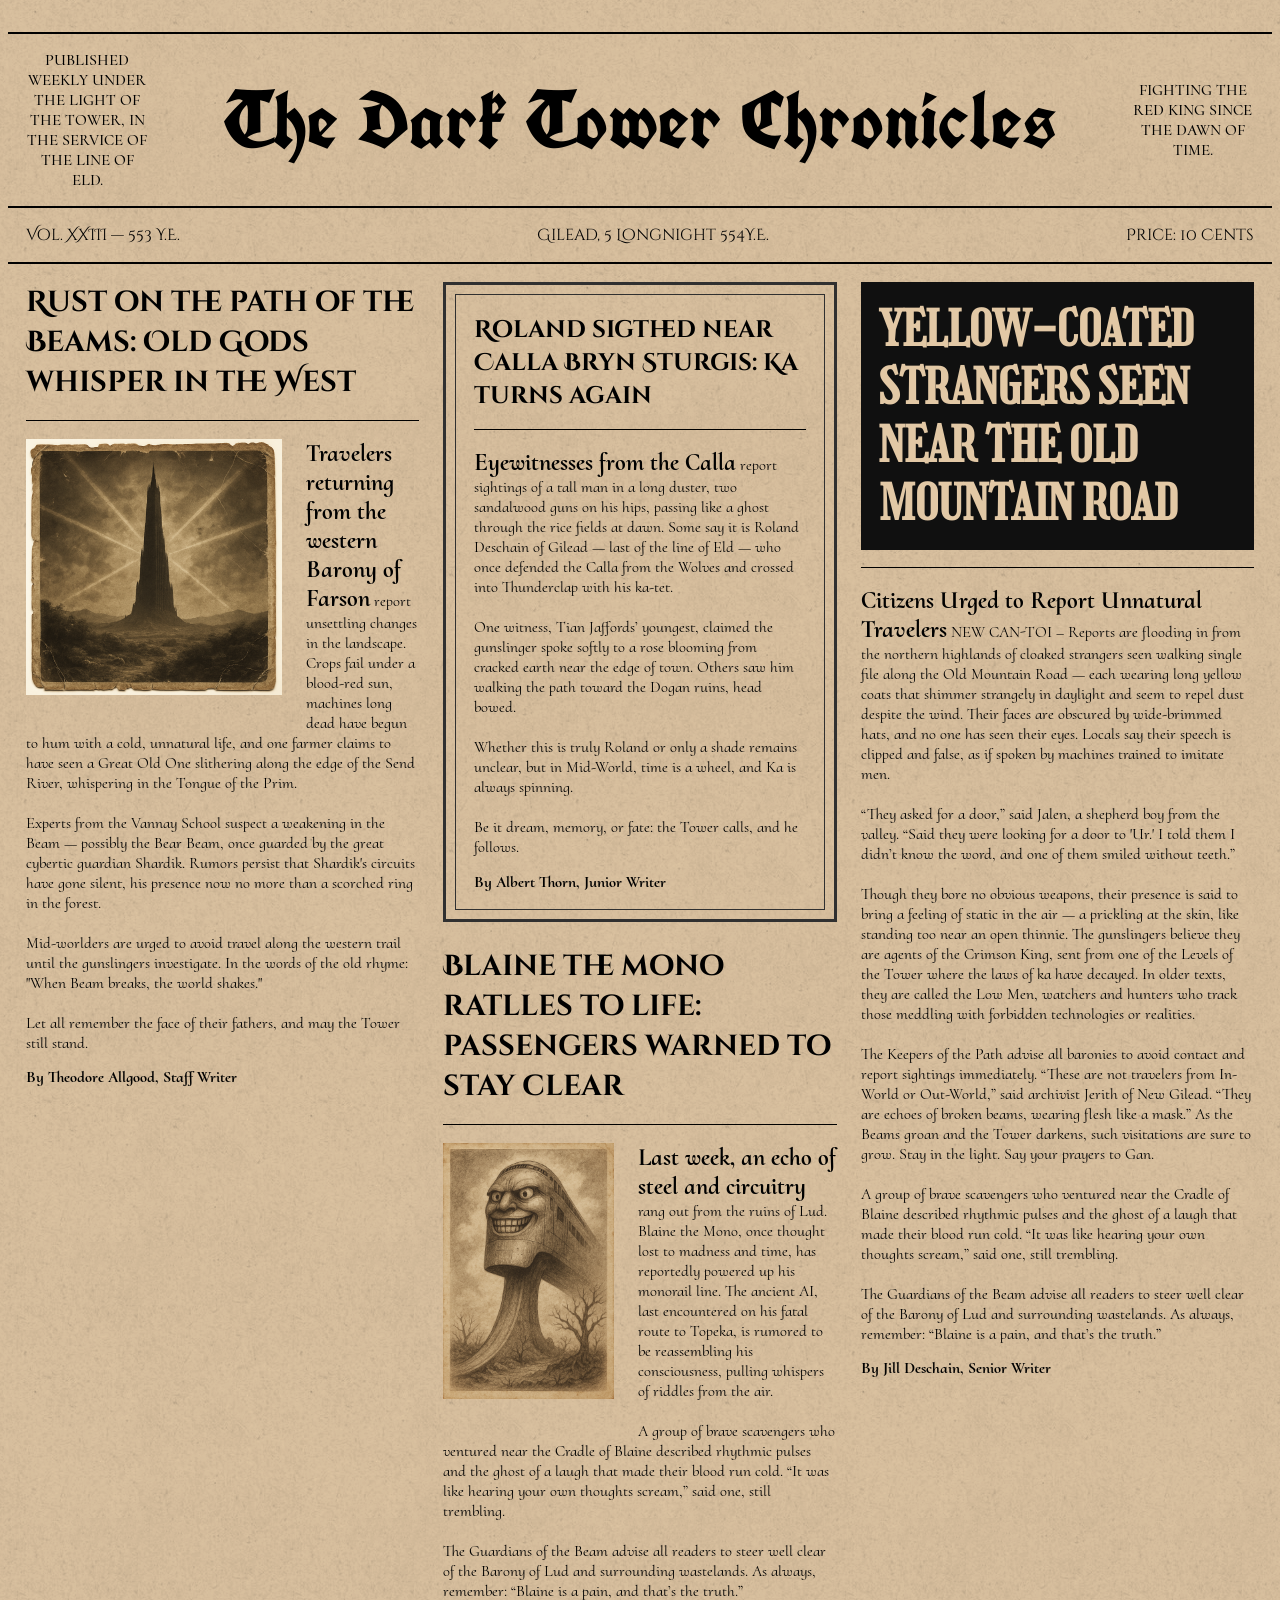
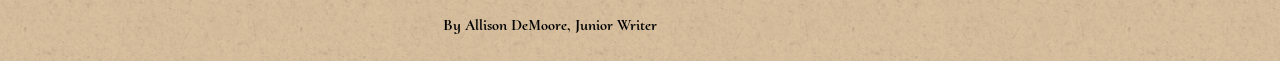
==== commit ceb77998: "fixed wrong call for date updated design" ====
--- a/alternative-news.html
+++ b/alternative-news.html
@@ -2,6 +2,7 @@
 <html lang="en">
     <head>
         <meta charset="utf-8">
+        <meta name="viewport">
         <title>Web Testing</title>
         <link rel="stylesheet" href="css/framework.css">
         <link rel="stylesheet" href="css/style.css">
@@ -15,15 +16,15 @@
     <body id="newspaper">
         <div class="newspaper-page">
             <div id="news-headline" class="headline__wrapper">
-            <div class="headline__side-block">
+            <div class="headline__side-block left-aligned">
                 <p class="headline__side-text">Published Weekly Under the Light of the Tower, in the Service of the Line of Eld.
                     </p>
             </div>
             <div class="headline__title-block">
-                <h1 id="headline__title-h1">The Tower Chronicles</h1>
+                <h1 id="headline__title-h1">The Dark Tower Chronicles</h1>
             </div>
-            <div class="headline__side-block">
-                <p class="headline__side-text">Fighting the Red King since 1237.</p>
+            <div class="headline__side-block right-aligned">
+                <p class="headline__side-text">Fighting the Red King since the Dawn of Time.</p>
             </div>
             </div>
             <div class="details__wrapper">
@@ -52,7 +53,7 @@
                         
                         Let all remember the face of their fathers, and may the Tower still stand.</p>
                     <p class="article__author">By Theodore Allgood, Staff Writer</p>
-                    </div>
+                </div>
             </div>
             <div class="article__block bordered-article">
                 <div class="inner-border">
@@ -61,11 +62,8 @@
                     </div>
                     <div class="article__body-wrapper">
                         <p class="article__body"><span>Eyewitnesses from the Calla</span> report sightings of a tall man in a long duster, two sandalwood guns on his hips, passing like a ghost through the rice fields at dawn. Some say it is Roland Deschain of Gilead — last of the line of Eld — who once defended the Calla from the Wolves and crossed into Thunderclap with his ka-tet.​​<br/>​<br/>
-
-                            One witness, Tian Jaffords’ youngest, claimed the gunslinger spoke softly to a rose blooming from cracked earth near the edge of town. Others saw him walking the path toward the Dogan ruins, head bowed.​​<br/>​<br/>
-                            
-                            Whether this is truly Roland or only a shade remains unclear, but in Mid-World, time is a wheel, and Ka is always spinning.​​<br/>​<br/>
-                            
+                            One witness, Tian Jaffords’ youngest, claimed the gunslinger spoke softly to a rose blooming from cracked earth near the edge of town. Others saw him walking the path toward the Dogan ruins, head bowed.​​<br/>​<br/>                            
+                            Whether this is truly Roland or only a shade remains unclear, but in Mid-World, time is a wheel, and Ka is always spinning.​​<br/>​<br/>                            
                             Be it dream, memory, or fate: the Tower calls, and he follows.​
                         </p>
                         <p class="article__author">By Albert Thorn, Junior Writer</p>
@@ -79,9 +77,7 @@
                 <div class="article__body-wrapper">
                     <img src="img/Blaine.png" alt="Blaine the mono" class="article__image" />
                     <p class="article__body"><span>Last week, an echo of steel and circuitry</span> rang out from the ruins of Lud. Blaine the Mono, once thought lost to madness and time, has reportedly powered up his monorail line. The ancient AI, last encountered on his fatal route to Topeka, is rumored to be reassembling his consciousness, pulling whispers of riddles from the air.​<br/>​<br/>
-
                         A group of brave scavengers who ventured near the Cradle of Blaine described rhythmic pulses and the ghost of a laugh that made their blood run cold. “It was like hearing your own thoughts scream,” said one, still trembling.​<br/>​<br/>
-                        
                         The Guardians of the Beam advise all readers to steer well clear of the Barony of Lud and surrounding wastelands. As always, remember: “Blaine is a pain, and that’s the truth.”</p>
                     <p class="article__author">By Allison DeMoore, Junior Writer</p>
                 </div>
@@ -92,21 +88,13 @@
                 </div>
                 <div class="article__body-wrapper">
                     <p class="article__body"><span>Citizens Urged to Report Unnatural Travelers</span>
-
                         NEW CAN-TOI – Reports are flooding in from the northern highlands of cloaked strangers seen walking single file along the Old Mountain Road — each wearing long yellow coats that shimmer strangely in daylight and seem to repel dust despite the wind. Their faces are obscured by wide-brimmed hats, and no one has seen their eyes. Locals say their speech is clipped and false, as if spoken by machines trained to imitate men.​<br/>​<br/>
-                        
-                        “They asked for a door,” said Jalen, a shepherd boy from the valley. “Said they were looking for a door to 'Ur.' I told them I didn’t know the word, and one of them smiled without teeth.”​<br/>​<br/>
-                        
-                        Though they bore no obvious weapons, their presence is said to bring a feeling of static in the air — a prickling at the skin, like standing too near an open thinnie.
-                        
-                        The gunslingers believe they are agents of the Crimson King, sent from one of the Levels of the Tower where the laws of ka have decayed. In older texts, they are called the Low Men, watchers and hunters who track those meddling with forbidden technologies or realities.​<br/>​<br/>
-                        
-                        The Keepers of the Path advise all baronies to avoid contact and report sightings immediately. “These are not travelers from In-World or Out-World,” said archivist Jerith of New Gilead. “They are echoes of broken beams, wearing flesh like a mask.”
-                        
+                        “They asked for a door,” said Jalen, a shepherd boy from the valley. “Said they were looking for a door to 'Ur.' I told them I didn’t know the word, and one of them smiled without teeth.”​<br/>​<br/>                        
+                        Though they bore no obvious weapons, their presence is said to bring a feeling of static in the air — a prickling at the skin, like standing too near an open thinnie.                        
+                        The gunslingers believe they are agents of the Crimson King, sent from one of the Levels of the Tower where the laws of ka have decayed. In older texts, they are called the Low Men, watchers and hunters who track those meddling with forbidden technologies or realities.​<br/>​<br/>                        
+                        The Keepers of the Path advise all baronies to avoid contact and report sightings immediately. “These are not travelers from In-World or Out-World,” said archivist Jerith of New Gilead. “They are echoes of broken beams, wearing flesh like a mask.”                        
                         As the Beams groan and the Tower darkens, such visitations are sure to grow. Stay in the light. Say your prayers to Gan.​<br/>​<br/>
-
                         A group of brave scavengers who ventured near the Cradle of Blaine described rhythmic pulses and the ghost of a laugh that made their blood run cold. “It was like hearing your own thoughts scream,” said one, still trembling.​<br/>​<br/>
-                        
                         The Guardians of the Beam advise all readers to steer well clear of the Barony of Lud and surrounding wastelands. As always, remember: “Blaine is a pain, and that’s the truth.”</p>
                     <p class="article__author">By Jill Deschain, Senior Writer</p>
                 </div>
--- a/css/style.css
+++ b/css/style.css
@@ -48,7 +48,6 @@
 }
 
 .headline__side-text{
-    text-align: center;
     font-family: "Cormorant Upright", serif;
     font-size: var(--text-xxs);
     font-weight: 500;
@@ -56,17 +55,27 @@
 }
 
 .headline__side-block{
-    padding: 0 1rem;
+    text-align:center;
+    padding: 0 0;
     display:flex;
     justify-content: center;
     align-items: center;
     width: 10%;
 }
 
-
 .headline__title-block{
     display:flex;
     justify-content: center;
+}
+
+.left-aligned{
+    justify-content: start;
+    align-items: start;
+}
+
+.right-aligned{
+    justify-content: end;
+    align-items: end;
 }
 /*
 #newsletter *{
@@ -84,7 +93,8 @@
 
 #newspaper{
     background-color: var(--news-bg);
-    background-image: url("/img/paperTest.jpg");
+    background-image: url("/img/paper-3.png");
+    background-blend-mode: multiply;
     background-repeat: repeat;
     background-size: auto; /* or specify exact size if needed */
     background-position: top left;
@@ -110,8 +120,22 @@
 .articles__grid {
     column-count: 3;
     column-gap: var(--space-s);
-    padding-block: var(--space-xs);
-  }
+    padding: var(--space-xs);
+  }
+
+@media (max-width: 768px) {
+    .articles__grid {
+        column-count: 1;
+        padding: var(--space-l);
+    }
+}
+
+@media (min-width: 768px) and (max-width: 1080px){
+    .articles__grid {
+        column-count: 2;
+        padding: var(--space-m);
+    }
+}
   
   .articles__grid > * {
     break-inside: avoid;
